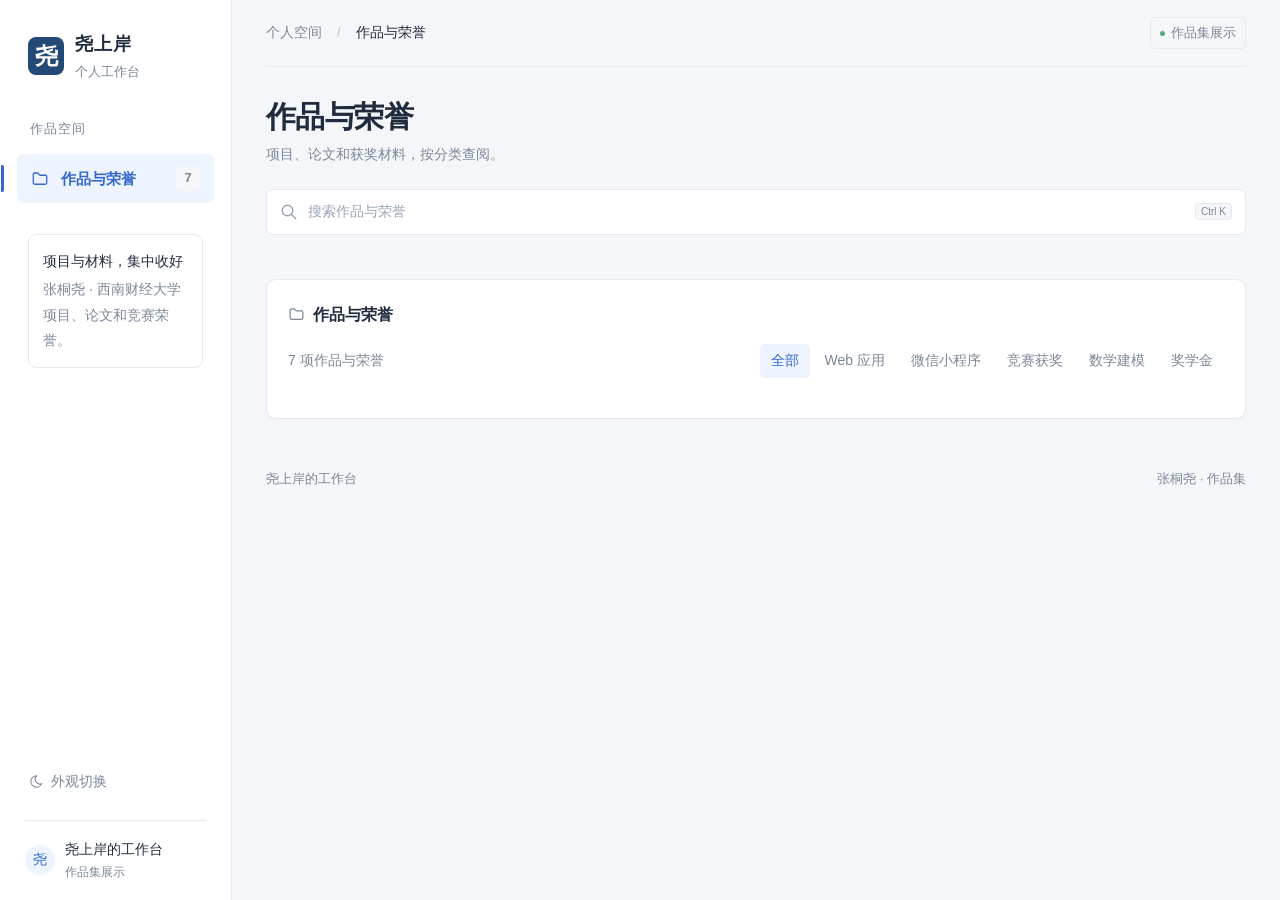
==== index.html @ 343f95a3 "Publish original workbench portfolio view" ====
<!doctype html><html lang="zh-CN"><meta charset="utf-8"><meta name="viewport" content="width=device-width,initial-scale=1"><title>尧上岸的工作台 · 作品与荣誉</title><link rel="stylesheet" href="style.css"><style>.grid{grid-template-columns:1fr}.portfolioarea{grid-column:1/-1}.workactions{flex-wrap:wrap}#showcasedescription{white-space:pre-line}.sidebar-note{line-height:1.8}</style><body data-view="portfolio"><svg class="icon-sprite" aria-hidden="true" xmlns="http://www.w3.org/2000/svg"><defs><symbol id="ti-arrow-right" viewBox="0 0 24 24">
  <path d="M5 12l14 0" />
  <path d="M13 18l6 -6" />
  <path d="M13 6l6 6" />
</symbol><symbol id="ti-arrow-up-right" viewBox="0 0 24 24">
  <path d="M17 7l-10 10" />
  <path d="M8 7l9 0l0 9" />
</symbol><symbol id="ti-bookmark" viewBox="0 0 24 24">
  <path d="M18 7v14l-6 -4l-6 4v-14a4 4 0 0 1 4 -4h4a4 4 0 0 1 4 4" />
</symbol><symbol id="ti-brand-github" viewBox="0 0 24 24">
  <path d="M9 19c-4.3 1.4 -4.3 -2.5 -6 -3m12 5v-3.5c0 -1 .1 -1.4 -.5 -2c2.8 -.3 5.5 -1.4 5.5 -6a4.6 4.6 0 0 0 -1.3 -3.2a4.2 4.2 0 0 0 -.1 -3.2s-1.1 -.3 -3.5 1.3a12.3 12.3 0 0 0 -6.2 0c-2.4 -1.6 -3.5 -1.3 -3.5 -1.3a4.2 4.2 0 0 0 -.1 3.2a4.6 4.6 0 0 0 -1.3 3.2c0 4.6 2.7 5.7 5.5 6c-.6 .6 -.6 1.2 -.5 2v3.5" />
</symbol><symbol id="ti-calendar" viewBox="0 0 24 24">
  <path d="M4 7a2 2 0 0 1 2 -2h12a2 2 0 0 1 2 2v12a2 2 0 0 1 -2 2h-12a2 2 0 0 1 -2 -2v-12" />
  <path d="M16 3v4" />
  <path d="M8 3v4" />
  <path d="M4 11h16" />
  <path d="M11 15h1" />
  <path d="M12 15v3" />
</symbol><symbol id="ti-check" viewBox="0 0 24 24">
  <path d="M5 12l5 5l10 -10" />
</symbol><symbol id="ti-checkbox" viewBox="0 0 24 24">
  <path d="M9 11l3 3l8 -8" />
  <path d="M20 12v6a2 2 0 0 1 -2 2h-12a2 2 0 0 1 -2 -2v-12a2 2 0 0 1 2 -2h9" />
</symbol><symbol id="ti-chevron-right" viewBox="0 0 24 24">
  <path d="M9 6l6 6l-6 6" />
</symbol><symbol id="ti-circle-check" viewBox="0 0 24 24">
  <path d="M3 12a9 9 0 1 0 18 0a9 9 0 1 0 -18 0" />
  <path d="M9 12l2 2l4 -4" />
</symbol><symbol id="ti-clock" viewBox="0 0 24 24">
  <path d="M3 12a9 9 0 1 0 18 0a9 9 0 0 0 -18 0" />
  <path d="M12 7v5l3 3" />
</symbol><symbol id="ti-device-desktop" viewBox="0 0 24 24">
  <path d="M3 5a1 1 0 0 1 1 -1h16a1 1 0 0 1 1 1v10a1 1 0 0 1 -1 1h-16a1 1 0 0 1 -1 -1v-10" />
  <path d="M7 20h10" />
  <path d="M9 16v4" />
  <path d="M15 16v4" />
</symbol><symbol id="ti-download" viewBox="0 0 24 24">
  <path d="M4 17v2a2 2 0 0 0 2 2h12a2 2 0 0 0 2 -2v-2" />
  <path d="M7 11l5 5l5 -5" />
  <path d="M12 4l0 12" />
</symbol><symbol id="ti-folder" viewBox="0 0 24 24">
  <path d="M5 4h4l3 3h7a2 2 0 0 1 2 2v8a2 2 0 0 1 -2 2h-14a2 2 0 0 1 -2 -2v-11a2 2 0 0 1 2 -2" />
</symbol><symbol id="ti-layout-dashboard" viewBox="0 0 24 24">
  <path d="M5 4h4a1 1 0 0 1 1 1v6a1 1 0 0 1 -1 1h-4a1 1 0 0 1 -1 -1v-6a1 1 0 0 1 1 -1" />
  <path d="M5 16h4a1 1 0 0 1 1 1v2a1 1 0 0 1 -1 1h-4a1 1 0 0 1 -1 -1v-2a1 1 0 0 1 1 -1" />
  <path d="M15 12h4a1 1 0 0 1 1 1v6a1 1 0 0 1 -1 1h-4a1 1 0 0 1 -1 -1v-6a1 1 0 0 1 1 -1" />
  <path d="M15 4h4a1 1 0 0 1 1 1v2a1 1 0 0 1 -1 1h-4a1 1 0 0 1 -1 -1v-2a1 1 0 0 1 1 -1" />
</symbol><symbol id="ti-layout-grid" viewBox="0 0 24 24">
  <path d="M4 5a1 1 0 0 1 1 -1h4a1 1 0 0 1 1 1v4a1 1 0 0 1 -1 1h-4a1 1 0 0 1 -1 -1l0 -4" />
  <path d="M14 5a1 1 0 0 1 1 -1h4a1 1 0 0 1 1 1v4a1 1 0 0 1 -1 1h-4a1 1 0 0 1 -1 -1l0 -4" />
  <path d="M4 15a1 1 0 0 1 1 -1h4a1 1 0 0 1 1 1v4a1 1 0 0 1 -1 1h-4a1 1 0 0 1 -1 -1l0 -4" />
  <path d="M14 15a1 1 0 0 1 1 -1h4a1 1 0 0 1 1 1v4a1 1 0 0 1 -1 1h-4a1 1 0 0 1 -1 -1l0 -4" />
</symbol><symbol id="ti-moon" viewBox="0 0 24 24">
  <path d="M12 3c.132 0 .263 0 .393 0a7.5 7.5 0 0 0 7.92 12.446a9 9 0 1 1 -8.313 -12.454l0 .008" />
</symbol><symbol id="ti-notes" viewBox="0 0 24 24">
  <path d="M5 5a2 2 0 0 1 2 -2h10a2 2 0 0 1 2 2v14a2 2 0 0 1 -2 2h-10a2 2 0 0 1 -2 -2l0 -14" />
  <path d="M9 7l6 0" />
  <path d="M9 11l6 0" />
  <path d="M9 15l4 0" />
</symbol><symbol id="ti-plus" viewBox="0 0 24 24">
  <path d="M12 5l0 14" />
  <path d="M5 12l14 0" />
</symbol><symbol id="ti-search" viewBox="0 0 24 24">
  <path d="M3 10a7 7 0 1 0 14 0a7 7 0 1 0 -14 0" />
  <path d="M21 21l-6 -6" />
</symbol><symbol id="ti-upload" viewBox="0 0 24 24">
  <path d="M4 17v2a2 2 0 0 0 2 2h12a2 2 0 0 0 2 -2v-2" />
  <path d="M7 9l5 -5l5 5" />
  <path d="M12 4l0 12" />
</symbol><symbol id="ti-x" viewBox="0 0 24 24">
  <path d="M18 6l-12 12" />
  <path d="M6 6l12 12" />
</symbol></defs></svg><aside><div class="brand"><span class="brandmark">尧</span><div><b>尧上岸</b><small>个人工作台</small></div></div><p class="muted">作品空间</p><nav aria-label="主导航"><button class="active" aria-current="page"><svg class="ui-icon" aria-hidden="true"><use href="#ti-folder"></use></svg><span>作品与荣誉</span><span class="navcount">7</span></button></nav><div class="sidebar-note"><b>项目与材料，集中收好</b>张桐尧 · 西南财经大学<br>项目、论文和竞赛荣誉。</div><div class="sidebottom"><button id="theme"><svg class="ui-icon" aria-hidden="true"><use href="#ti-moon"></use></svg>外观切换</button><div class="avatar"><span class="avatar-letter">尧</span><span>尧上岸的工作台<small>作品集展示</small></span></div></div></aside><main><header><span>个人空间 <i>/</i> <b>作品与荣誉</b></span><span class="private-badge">作品集展示</span></header><section class="greeting"><div><h1 id="greet">作品与荣誉</h1><p>项目、论文和获奖材料，按分类查阅。</p></div></section><form id="search" class="search"><span><svg class="ui-icon" aria-hidden="true"><use href="#ti-search"></use></svg></span><input id="query" placeholder="搜索作品与荣誉" aria-label="搜索作品与荣誉"><kbd>Ctrl K</kbd></form><div class="grid"><section class="card portfolioarea" data-section="portfolio"><div class="title"><h2><svg class="ui-icon" aria-hidden="true"><use href="#ti-folder"></use></svg>作品与荣誉</h2><div class="section-actions"></div></div><div class="portfolio-toolbar"><span id="workcount"></span><div id="workfilters" class="filters"></div></div><div id="works" class="works"></div></section></div><footer>尧上岸的工作台 <span>张桐尧 · 作品集</span></footer></main><script src="works.js"></script><script src="viewer.js"></script></body></html>
---- style.css ----
/* Layout: Tabler / shadcn-ui references. Icons: Tabler Icons (MIT). */
*{box-sizing:border-box} :root{--bg:#f4f6f9;--panel:#fff;--text:#202b3d;--muted:#7c8798;--line:#e6eaf0;--green:#3568cf;--soft:#edf3ff;--sidebar:#fff;--shadow:0 2px 4px #1c335405;--radius:10px;--accent:#3568cf}body.dark{--bg:#151b25;--panel:#1e2735;--text:#e1e8f4;--muted:#9aabc0;--line:#303d50;--green:#91b5ff;--soft:#283d60;--sidebar:#1a2230;--shadow:none;--accent:#8aaef5}body{margin:0;background:var(--bg);color:var(--text);font:16px/1.7 "Segoe UI","Microsoft YaHei",sans-serif;-webkit-font-smoothing:antialiased}button,input,textarea,select{font:inherit}button{cursor:pointer;border:1px solid transparent;background:transparent;color:inherit;padding:7px 12px;border-radius:6px;font-size:14px;display:inline-flex;align-items:center;justify-content:center;gap:7px}button:hover{background:var(--soft)}button:focus-visible,a:focus-visible{outline:2px solid var(--accent);outline-offset:3px}button:disabled{opacity:.5;cursor:wait}svg.ui-icon{height:18px;width:18px;fill:none;stroke:currentColor;stroke-width:1.7;stroke-linecap:round;stroke-linejoin:round;flex-shrink:0;vertical-align:middle}.icon-sprite{position:absolute;width:0;height:0;overflow:hidden}aside{position:fixed;inset:0 auto 0 0;width:232px;background:var(--sidebar);border-right:1px solid var(--line);padding:29px 17px 18px;display:flex;flex-direction:column;z-index:10}.brand{display:flex;align-items:center;gap:11px;margin:0 11px 35px}.brandmark{background:#244976;color:#fff;width:36px;height:38px;border-radius:8px;display:grid;place-items:center;font-family:"Microsoft YaHei",sans-serif;font-size:23px;font-weight:600}.brand b{font-size:18px;letter-spacing:1px}.brand small{font-size:13px;color:var(--muted);display:block;margin-top:1px}.muted{text-transform:uppercase;font-size:13px;letter-spacing:1px;color:var(--muted);margin:0 13px 11px}nav button{width:100%;justify-content:flex-start;padding:11px 13px;margin:3px 0;color:#6b788d;font-size:15px;gap:12px;position:relative}nav button.active{background:var(--soft);color:var(--accent);font-weight:600}nav button.active:before{content:'';position:absolute;left:-17px;top:10px;bottom:10px;background:var(--accent);width:3px;border-radius:0 2px 2px 0}nav button svg{color:#8794a7}nav button.active svg{color:var(--accent)}.navcount{margin-left:auto;font-size:13px;background:var(--bg);color:var(--muted);border-radius:4px;padding:1px 6px;min-width:21px}.sidebar-note{margin:28px 11px 0;padding:14px;border:1px solid var(--line);border-radius:8px;font-size:14px;color:var(--muted);line-height:1.8}.sidebar-note b{display:block;font-size:14px;color:var(--text);font-weight:500;margin-bottom:3px}.sidebottom{margin-top:auto;padding-top:24px}.local{font-size:13px;color:var(--muted);padding:10px 11px;line-height:1.6}.local small{display:block}.sidebottom>button{justify-content:flex-start;color:var(--muted);display:flex;width:100%;padding:8px 11px;font-size:14px}.sidebottom>button svg{width:15px;height:15px}.avatar{display:flex;align-items:center;gap:10px;margin:17px 8px 0;padding-top:17px;border-top:1px solid var(--line)}.avatar-letter{width:30px;height:30px;border-radius:50%;display:grid;place-items:center;background:var(--soft);color:var(--accent);font-size:14px}.avatar>span:last-child{font-size:14px;font-weight:500}.avatar small{display:block;color:var(--muted);font-weight:400;font-size:12px}main{margin-left:232px;padding:0 34px;max-width:1720px}header{height:67px;border-bottom:1px solid var(--line);display:flex;align-items:center;justify-content:space-between;color:var(--muted);font-size:14px;gap:12px}header i{font-style:normal;margin:0 11px;color:#bdc5d0}header b{font-weight:500;color:var(--text)}.header-right{display:flex;align-items:center;gap:17px}.private-badge{display:inline-flex;gap:6px;align-items:center;padding:4px 9px;border:1px solid var(--line);border-radius:5px;font-size:13px}.private-badge:before{content:'';width:5px;height:5px;background:#54a87a;border-radius:50%}.greeting{display:flex;align-items:center;justify-content:space-between;padding:29px 0 22px;gap:20px}h1{font-size:30px;font-weight:650;letter-spacing:-.6px;line-height:1.4;margin:0 0 5px}.greeting p{font-size:14px;color:var(--muted);margin:0}.primary{background:#3568cf;border-color:#3568cf;color:#fff;padding:9px 15px;box-shadow:0 1px 2px #23498220;font-size:14px}.primary:hover{background:#2858b4;border-color:#2858b4;color:white}.primary svg{width:15px;height:15px}.search{max-width:none;display:flex;align-items:center;gap:10px;border:1px solid var(--line);border-radius:7px;background:var(--panel);padding:9px 13px}.search>span{color:#93a0b2;display:flex}.search input{border:0;background:none;padding:1px 0;font-size:14px;outline:none;flex:1;min-width:0}.search:focus-within{border-color:#91afe2;box-shadow:0 0 0 3px #3568cf0b}.search kbd{color:var(--muted);border:1px solid var(--line);background:var(--bg);border-radius:4px;font:10px "Segoe UI",sans-serif;padding:2px 5px;white-space:nowrap}input,textarea,select{width:100%;border:1px solid var(--line);border-radius:6px;background:var(--panel);color:var(--text);padding:10px;outline-color:var(--accent)}.stats{display:grid;grid-template-columns:repeat(4,minmax(0,1fr));gap:16px;margin:21px 0 23px}.stats article{position:relative;border:1px solid var(--line);border-radius:var(--radius);background:var(--panel);padding:17px 18px;box-shadow:var(--shadow)}.stats article>span{font-size:14px;color:var(--muted);display:block}.stats b{font-size:32px;font-weight:600;line-height:1.4;margin:5px 0 1px;display:block;font-variant-numeric:tabular-nums;letter-spacing:-1px}.stats em{font-size:13px;color:var(--muted);font-style:normal;letter-spacing:0;margin-left:5px}.stat-icon{position:absolute;right:16px;top:19px;color:#6b8cc7;background:#edf3ff;width:32px;height:32px;display:grid;place-items:center;border-radius:7px}.stats article:nth-child(2) .stat-icon{background:#edf7f2;color:#70a88a}.stats article:nth-child(3) .stat-icon{background:#fbf4e8;color:#b49a6e}.stats article:nth-child(4) .stat-icon{background:#f0f0f7;color:#8e89ae}.dark .stat-icon{background:var(--soft)!important}.stats article>small{font-size:12px;color:var(--muted)}.grid{display:grid;grid-template-columns:minmax(0,1fr) 272px;gap:22px;grid-template-areas:'tasks focus' 'links calendar' 'portfolio portfolio' 'notes notes'}.card{border:1px solid var(--line);background:var(--panel);border-radius:var(--radius);padding:21px;box-shadow:var(--shadow);min-width:0}.tasksarea{grid-area:tasks}.focus{grid-area:focus}.linksarea{grid-area:links}.calendar{grid-area:calendar}.portfolioarea{grid-area:portfolio}.notesarea{grid-area:notes}.title{display:flex;align-items:center;justify-content:space-between;gap:12px}.title h2{font-size:16px;margin:0;font-weight:600;display:flex;align-items:center;gap:8px}.title h2 svg{color:var(--muted);width:17px;height:17px}.title h2 small{color:var(--muted);font-size:13px;font-weight:400;margin-left:4px}.title>button{font-size:13px;color:var(--accent);padding:4px 8px;border:1px solid var(--line);background:var(--panel)}.title button svg{width:13px;height:13px}.section-actions{display:flex;gap:7px;align-items:center}.section-actions button{font-size:14px;color:var(--accent)}.section-actions #addwork{border:1px solid var(--line)}.board{display:grid;grid-template-columns:repeat(3,minmax(0,1fr));gap:12px;margin-top:21px}.column{background:var(--bg);padding:12px 9px;border-radius:7px;min-height:195px}.column h3{font-size:13px;color:var(--muted);font-weight:500;margin:0 3px 13px;display:flex;align-items:center;justify-content:space-between}.column h3 .status-name{display:flex;align-items:center;gap:6px}.status-dot{width:5px;height:5px;border-radius:50%;background:#a5adba}.column:nth-child(2) .status-dot{background:#d1aa66}.column:nth-child(3) .status-dot{background:#72ac89}.column h3 .column-count{font-size:12px;background:var(--panel);border:1px solid var(--line);min-width:18px;text-align:center;border-radius:4px}.task{position:relative;background:var(--panel);border:1px solid var(--line);border-radius:6px;padding:14px 11px 12px;margin:8px 0;box-shadow:0 1px 2px #23395603}.task p{font-size:14px;line-height:1.7;margin:0 8px 17px 0;overflow-wrap:anywhere}.tag{color:#7e8ca2;font-size:12px;background:var(--soft);border-radius:4px;padding:3px 6px}.move{float:right;padding:0 2px;color:var(--muted)}.move svg{width:14px;height:14px}.delete{position:absolute;right:3px;top:3px;padding:0 4px;color:#a5afbd;font-size:15px;opacity:0;min-height:18px}.task:hover .delete,.link:hover .delete,.note:hover .delete,.task:focus-within .delete,.link:focus-within .delete{opacity:1}.empty{color:var(--muted);font-size:14px;padding:15px 4px}.focus{text-align:center}.focus .title{text-align:left}.focus p{font-size:14px;color:var(--muted);margin:24px 0 2px}#timer{font-size:46px;font-weight:350;letter-spacing:1px;line-height:1.5;font-variant-numeric:tabular-nums;margin-bottom:14px}.timerchoices{display:flex;justify-content:center;background:var(--bg);border:1px solid var(--line);border-radius:6px;padding:3px;margin:0 auto 20px;max-width:205px;gap:3px}.timerchoices button{color:var(--muted);font-size:12px;padding:4px 7px;flex:1;white-space:nowrap}.timerchoices button.selected{background:var(--panel);color:var(--text);box-shadow:0 1px 3px #2339560d}.focus>small{display:block;color:var(--muted);font-size:13px;margin-top:17px}.focus>button{font-size:14px}.focus #start{padding:8px 22px}.filters{display:flex;gap:4px;flex-wrap:wrap;margin:18px 0 15px}.filters button{color:var(--muted);font-size:14px;padding:4px 10px;border-radius:5px}.filters .active{background:var(--soft);color:var(--accent);font-weight:500}.links{display:grid;grid-template-columns:repeat(3,minmax(0,1fr));gap:10px}.link{position:relative;min-width:0;background:var(--panel);border:1px solid var(--line);border-radius:7px;padding:13px 11px}.link:hover{border-color:#b7c9e4;background:var(--bg)}.link a{min-width:0}.icon{width:33px;height:33px;flex-shrink:0;background:var(--bg);border:1px solid var(--line);color:#5e748d;display:grid;place-items:center;border-radius:7px;font-size:14px}.link b{font-size:14px;font-weight:500;overflow-wrap:anywhere}.link small{display:block;color:var(--muted);font-size:12px;margin-top:2px}.days{display:grid;grid-template-columns:repeat(7,1fr);text-align:center;gap:4px;margin-top:20px;font-size:14px}.days span{padding:5px 0}.days .weekday{font-size:13px;color:var(--muted)}.days .today{background:#3568cf;color:white;border-radius:5px}.calendar .title h2{font-size:15px}.calendar .title button{padding:0 5px;color:var(--muted);font-size:18px}.calcaption{font-size:13px;color:var(--muted);border-top:1px solid var(--line);margin:14px 0 0;padding-top:12px}.portfolio-toolbar{display:flex;justify-content:space-between;align-items:center;gap:15px;margin:16px 0 19px}.portfolio-toolbar>span{color:var(--muted);font-size:14px;white-space:nowrap}.portfolio-toolbar .filters{margin:0}.works{display:grid;grid-template-columns:repeat(3,minmax(0,1fr));gap:18px;align-items:stretch}.work{display:flex;flex-direction:column;border:1px solid var(--line);border-radius:8px;overflow:hidden;background:var(--panel);transition:box-shadow .16s,border-color .16s}.work:hover{border-color:#bdcce3;box-shadow:0 4px 14px #24395b08}.workcover{height:auto;aspect-ratio:16/10;position:relative;display:grid;place-items:center;background:#f2f4f5;border-bottom:1px solid var(--line);overflow:hidden}.workcover img{display:block;width:100%;height:100%;object-fit:contain;padding:10px}.dark .workcover{background:#283343}.workstatus{position:absolute;bottom:9px;right:9px;font-size:11px;padding:3px 6px;border:1px solid #dbe2e9;background:#ffffffeb;color:#67748a;border-radius:4px}.coverglyph{font-size:40px;color:#bbc7d6}.workbody{padding:17px;display:flex;flex-direction:column;flex:1}.workcategory{font-size:12px;color:var(--accent);font-weight:500;letter-spacing:.3px}.workbody h3{font-size:16px;line-height:1.6;margin:6px 0 8px;font-weight:600;min-height:44px}.workbody p{font-size:14px;color:var(--muted);line-height:1.9;margin:0 0 17px;display:-webkit-box;-webkit-line-clamp:3;-webkit-box-orient:vertical;overflow:hidden;white-space:pre-wrap}.workactions{display:flex;gap:13px;align-items:center;border-top:1px solid var(--line);margin-top:auto;padding-top:12px}.workactions a,.workactions button{padding:0;color:var(--muted);font-size:13px;text-decoration:none}.workactions a{color:var(--accent);margin-left:auto}.workactions button:last-child{font-size:12px}.workactions a:hover,.workactions button:hover{color:var(--accent)}.portfolio-empty{grid-column:1/-1;padding:35px 16px;display:flex;gap:24px;align-items:center}.portfolio-empty h3{font-size:16px;font-weight:500;margin:0 0 8px}.portfolio-empty p{color:var(--muted);font-size:14px}.portfolio-empty small{display:none}.empty-file{height:65px;width:50px;border:1px solid #bdc9d7;border-radius:4px;flex-shrink:0;padding:16px 9px;background:var(--bg)}.empty-file span{display:block;border-top:1px solid #bdc9d7;margin:7px 0}.notes{display:grid;grid-template-columns:repeat(3,minmax(0,1fr));gap:18px;margin-top:21px}.note{position:relative;cursor:pointer;border:1px solid var(--line);border-top:3px solid #d9c7a1;border-radius:6px;padding:15px;background:var(--panel)}.note h3{font-size:14px;font-weight:500;margin:0 0 9px}.note p{font-size:14px;line-height:1.9;color:var(--muted);white-space:pre-wrap;max-height:120px;overflow:auto}.note small{font-size:12px;color:var(--muted)}footer{display:flex;justify-content:space-between;font-size:13px;color:var(--muted);padding:27px 0}.single .stats{display:none}.single .grid{display:block;margin-top:24px}.single .card{display:none}.single .card.selected{display:block}.single .portfolioarea .works{grid-template-columns:repeat(3,minmax(0,1fr))}.single .portfolioarea{padding:24px}.single .portfolioarea>.title{padding-bottom:17px;border-bottom:1px solid var(--line)}dialog{border:1px solid var(--line);border-radius:12px;background:var(--panel);color:var(--text);width:500px;max-height:90vh;overflow:auto;padding:27px;box-shadow:0 20px 80px #12233f25}dialog::backdrop{background:#18274066}label{display:block;font-size:14px;margin:18px 0 6px}textarea{resize:vertical;min-height:140px}.error{color:#ad514b;font-size:14px}.coverpreview{font-size:14px;color:var(--muted)}.coverpreview img{width:100%;max-height:160px;object-fit:contain;margin-top:10px}#toast{display:none;position:fixed;left:50%;bottom:25px;transform:translateX(-50%);z-index:30;border:1px solid var(--line);background:var(--text);color:var(--panel);padding:11px 20px;border-radius:7px;box-shadow:0 4px 20px #18283a1a;font-size:14px}.moreworks{display:none}.moreworks.visible{display:inline-flex}@media(min-width:1500px){main{padding:0 50px}.grid{grid-template-columns:minmax(0,1fr) 300px}.card{padding:24px}.workcover{aspect-ratio:16/9}}@media(max-width:1190px){aside{width:205px;padding-left:13px;padding-right:13px}.brand{margin-left:8px}main{margin-left:205px;padding:0 25px}.grid{grid-template-columns:minmax(0,1fr) 245px;gap:18px}.card{padding:18px}.stats{gap:12px}.stats article{padding:15px}.stat-icon{right:12px;width:28px;height:28px}.stats article>small{font-size:11px}.links{grid-template-columns:repeat(2,minmax(0,1fr))}.works,.single .portfolioarea .works{grid-template-columns:repeat(2,minmax(0,1fr))}.sidebar-note{padding:12px;margin-left:8px;margin-right:8px}.board{gap:8px}.column{padding:10px 7px}.task{padding:13px 8px}.task p{font-size:14px}}@media(max-width:960px){.grid{grid-template-columns:minmax(0,1fr);grid-template-areas:'tasks' 'links' 'portfolio' 'notes' 'focus' 'calendar'}.focus{max-width:none}.stats{grid-template-columns:repeat(2,minmax(0,1fr))}.stats article>small{font-size:12px}.notes{grid-template-columns:repeat(2,minmax(0,1fr))}.header-right .private-badge{display:none}.portfolio-toolbar{flex-direction:column;align-items:flex-start;gap:11px}}@media(max-width:760px){aside{position:static;width:auto;padding:19px 20px 12px;border-right:0;border-bottom:1px solid var(--line)}.brand{margin:0 0 14px}.brandmark{width:31px;height:32px;font-size:18px}.brand b{font-size:17px}.brand small{display:none}.muted,.sidebar-note,.sidebottom{display:none}nav{display:flex;gap:4px;overflow-x:auto;scrollbar-width:none}nav button{width:auto;white-space:nowrap;margin:0;font-size:14px;padding:8px 10px;gap:6px}nav button svg{width:15px;height:15px}nav .navcount{display:none}nav button.active:before{display:none}main{margin:0;padding:0 20px}header{height:52px;font-size:13px}.header-right{gap:0}#date{font-size:12px}.greeting{padding:24px 0 19px}h1{font-size:28px}.greeting p{font-size:14px}.greeting .primary{padding:8px 12px;font-size:14px}.search{padding:10px 12px}.search input{font-size:14px}.search kbd{display:none}.stats{margin:18px 0 21px;gap:12px}.stats article{padding:15px 17px}.stats b{font-size:30px}.stat-icon{top:16px;right:15px}.stats article>small{font-size:12px}.card{padding:18px}.title h2{font-size:15px}.title h2 small{font-size:12px}.title h2 svg{width:15px;height:15px}.title>button{font-size:13px}.board{gap:10px;margin-top:18px}.column{padding:11px 8px;min-height:170px}.column h3{font-size:13px}.task{padding:13px 9px}.task p{font-size:14px;margin-bottom:15px}.delete{opacity:.6}.links{grid-template-columns:repeat(3,minmax(0,1fr));gap:9px}.link{padding:12px 9px}.link b{font-size:14px}.icon{width:29px;height:29px;font-size:14px}.works,.single .portfolioarea .works{grid-template-columns:repeat(2,minmax(0,1fr));gap:14px}.workbody{padding:14px}.workbody h3{font-size:14px;min-height:38px}.workbody p{font-size:13px;-webkit-line-clamp:3}.workcover{aspect-ratio:16/11}.workcover img{padding:6px}.workactions{gap:9px;flex-wrap:wrap}.workactions a,.workactions button{font-size:12px}.workstatus{font-size:10px;padding:2px 4px;bottom:5px;right:5px}.notes{grid-template-columns:repeat(2,minmax(0,1fr))}.section-actions button{font-size:13px;padding:5px 7px}.single .portfolioarea{padding:18px}dialog{width:calc(100% - 30px);padding:22px}footer{font-size:12px}.single .grid{margin-top:20px}}@media(max-width:480px){main{padding:0 14px}.board{grid-template-columns:1fr}.column{min-height:70px}.works,.single .portfolioarea .works{grid-template-columns:1fr}.notes{grid-template-columns:1fr}.links{grid-template-columns:repeat(2,minmax(0,1fr))}.greeting p{max-width:210px}.stats article>small{font-size:11px}.title h2 small{display:none}.workbody h3{min-height:0}.workcover{aspect-ratio:16/10}.brand{margin-bottom:12px}aside{padding:15px 14px 11px}nav button{font-size:13px;padding:7px 8px}nav button svg{width:14px;height:14px}}
@media(prefers-reduced-motion:reduce){*{scroll-behavior:auto!important;transition:none!important}}
.greeting>.primary{flex-shrink:0;white-space:nowrap}.search input::placeholder{color:#98a3b3}nav button{flex-shrink:0}.workstatus{max-width:calc(100% - 18px);overflow:hidden;text-overflow:ellipsis;white-space:nowrap}
.workcover img{position:absolute;inset:0;min-width:0;min-height:0}.column .empty{text-align:center;padding-top:28px;color:#a0aaba}.workactions button:hover,.workactions a:hover{text-decoration:underline}
/* Project screenshots and material viewer. */
.project-shots{padding:12px 13px 0;border-bottom:0}.shots-caption{display:flex;align-items:center;justify-content:space-between;margin-bottom:8px;font-size:13px;color:var(--muted);gap:7px}.shots-caption button{font-size:12px;padding:0;color:var(--accent)}.shot-thumbnails{display:grid;grid-template-columns:repeat(3,minmax(0,1fr));gap:7px}.shot-thumbnails button{display:block;min-width:0;padding:0;background:var(--bg);border:1px solid var(--line);border-radius:4px;overflow:hidden;text-align:left}.shot-thumbnails button:hover{border-color:var(--accent)}.shot-thumbnails img{width:100%;height:68px;display:block;object-fit:contain;background:#eff2f5;padding:3px}.shot-thumbnails span{display:block;white-space:nowrap;overflow:hidden;text-overflow:ellipsis;padding:4px 5px;font-size:11px;color:var(--muted)}.shot-disclosure{display:block;font-size:11px;color:#a18d67;margin:7px 0 0;line-height:1.6}#shotviewer{width:min(1060px,95vw);max-height:94vh;padding:22px}#shotviewer .title{margin-bottom:15px}#shotviewer h2{font-size:16px;line-height:1.6}.shot-stage{height:64vh;min-height:210px;background:var(--bg);border:1px solid var(--line);border-radius:6px;display:grid;place-items:center;padding:12px}.shot-stage img{width:100%;height:100%;max-height:calc(64vh - 26px);object-fit:contain}#shotdescription{color:var(--muted);font-size:14px;line-height:1.8;margin:12px 0}.shot-controls{display:flex;align-items:center;justify-content:center;gap:18px;font-size:14px}.shot-controls a{font-size:14px;color:var(--accent);margin-left:auto;text-decoration:none}.shot-controls span{color:var(--muted)}.gallery-editor{border-top:1px solid var(--line);margin-top:18px;padding-top:4px}.gallery-editor>small{font-size:13px;color:var(--muted);display:block;margin:8px 0}#gallerydraft{display:grid;grid-template-columns:repeat(3,minmax(0,1fr));gap:9px;margin-top:12px}.draft-shot{border:1px solid var(--line);border-radius:5px;padding:5px;min-width:0}.draft-shot img{height:68px;width:100%;object-fit:contain;background:var(--bg)}.draft-shot span{display:block;font-size:12px;white-space:nowrap;overflow:hidden;text-overflow:ellipsis}.draft-shot button{font-size:12px;color:#b56666;padding:2px 0}@media(max-width:480px){#shotviewer{padding:16px}.shot-controls{gap:7px;flex-wrap:wrap}.shot-controls button{font-size:13px;padding:5px 7px}.shot-controls a{font-size:13px}.shot-thumbnails img{height:78px}.shot-stage{height:57vh}.shot-stage img{max-height:calc(57vh - 26px)}}


/* Larger reading text, with room for longer labels. */
.workbody h3{min-height:52px}.workbody p,.note p{line-height:1.85}.shots-caption{flex-wrap:wrap}.shot-controls{flex-wrap:wrap}.title{flex-wrap:wrap}.title h2{flex-wrap:wrap}.search input{min-height:24px}.navcount{min-width:24px}.column-count{padding:0 3px}.draft-shot span{line-height:1.6}
.custom-timer{margin:0 auto 18px;max-width:230px;text-align:left}.custom-timer label{font-size:13px;margin:0 0 7px;color:var(--muted)}.custom-timer>div{display:flex;align-items:center;gap:7px}.custom-timer input{width:77px;min-width:0;padding:6px 8px;font-size:15px}.custom-timer>div>span{font-size:12px;color:var(--muted)}.custom-timer button{font-size:12px;border:1px solid var(--line);padding:6px 12px;margin-left:auto;white-space:nowrap}.custom-timer small{font-size:11px;line-height:1.7;color:var(--muted);display:block;margin-top:7px}.focus .timerchoices{max-width:230px}
.work-open-cover{width:100%;border:0;border-bottom:1px solid var(--line);border-radius:0;padding:0;cursor:pointer}.work-open-cover:hover{background:var(--bg)}.cover-open-label{position:absolute;left:10px;top:10px;background:#ffffffed;border:1px solid #d5dfe9;border-radius:5px;padding:5px 8px;color:#3568cf;font-size:12px;opacity:0}.work-open-cover:hover .cover-open-label,.work-open-cover:focus-visible .cover-open-label{opacity:1}.work-title-link{display:inline;text-align:left;padding:0;border:0;border-radius:0;font-size:inherit;line-height:inherit;font-weight:inherit;color:inherit}.work-title-link:hover{background:none;color:var(--accent);text-decoration:underline}.workactions{flex-wrap:wrap;gap:10px}.workactions .work-main-open{color:var(--accent);font-weight:500}.work[data-project-id]{cursor:pointer}.work p{cursor:pointer}#workshowcase{width:min(1180px,96vw);max-height:94vh;padding:26px}#workshowcase>.title{padding-bottom:18px;border-bottom:1px solid var(--line);margin-bottom:22px}#showcasetitle{font-size:20px;line-height:1.6}.showcase-grid{display:grid;grid-template-columns:minmax(0,1.3fr) minmax(280px,1fr);gap:28px}.showcase-hero{width:100%;height:370px;background:var(--bg);border:1px solid var(--line);border-radius:8px;padding:14px;display:grid;place-items:center;position:relative}.showcase-hero img{width:100%;height:100%;max-height:340px;object-fit:contain}.showcase-hero>span{position:absolute;right:12px;bottom:10px;font-size:12px;background:var(--panel);color:var(--muted);padding:3px 7px;border-radius:4px}.showcase-thumbs{display:grid;grid-template-columns:repeat(3,minmax(0,1fr));gap:10px;margin-top:15px}.showcase-thumbs button{display:block;padding:6px;border:1px solid var(--line);background:var(--bg);min-width:0}.showcase-thumbs img{height:96px;width:100%;object-fit:contain;display:block}.showcase-thumbs span{display:block;white-space:nowrap;text-overflow:ellipsis;overflow:hidden;font-size:11px;color:var(--muted);margin-top:5px}#showcaseimagehint{color:var(--muted);font-size:12px;line-height:1.8}#showcasecategory{color:var(--accent);font-size:13px}.showcase-info h3{font-size:16px;font-weight:600;margin:18px 0 9px}#showcasedescription{font-size:14px;line-height:1.95;white-space:pre-wrap;color:var(--text);margin:0}.showcase-materials{margin:20px 0}.showcase-material-link,#runtimelink{font-size:14px;color:var(--accent);text-decoration:none}#showcaseruntime{border-top:1px solid var(--line);padding-top:6px}#showcaseruntime p{font-size:13px;line-height:1.9;color:var(--muted)}#runtimefeedback{color:var(--text)!important}#showcaseruntime code{display:block;overflow-wrap:anywhere;padding:10px;background:var(--bg);font-size:12px}#showcaseruntime details{margin-top:14px;color:var(--muted);font-size:12px}#showcaseruntime summary{cursor:pointer}#showcaseruntime details button{font-size:12px;color:var(--accent)}@media(max-width:850px){.showcase-grid{grid-template-columns:1fr}.showcase-hero{height:300px}.showcase-hero img{max-height:270px}#workshowcase{padding:20px}#showcasetitle{font-size:18px}}@media(max-width:480px){.showcase-thumbs{gap:7px}.showcase-thumbs img{height:74px}.showcase-thumbs span{font-size:10px}.showcase-hero{height:260px}.showcase-hero img{max-height:230px}#workshowcase{padding:16px}#showcasedescription{font-size:14px}.cover-open-label{opacity:1;font-size:10px;padding:3px 6px}}

.header-right{flex-wrap:wrap;justify-content:flex-end}.refresh-control{display:inline-flex;align-items:center;gap:6px;white-space:nowrap;font-size:14px}.refresh-control input{width:16px;height:16px;accent-color:var(--accent,#497b68)}#refreshstatus{font-size:12px;color:var(--muted);white-space:nowrap}#refreshnow{font-size:14px;padding:6px 10px}
.desktop-timer-controls{display:grid;gap:10px;margin:14px 0 5px}.desktop-timer-controls label{display:flex;align-items:center;gap:7px;font-size:13px;line-height:1.6}.desktop-timer-controls input{width:15px;height:15px;flex-shrink:0}.desktop-timer-controls button{font-size:14px}#desktopstatus{display:block;color:var(--muted);font-size:12px;line-height:1.6}

[hidden]{display:none!important}.ai-workspace{max-width:1050px;margin:0 auto 30px}.ai-toolbar{display:flex;align-items:center;justify-content:space-between;gap:20px;padding:8px 0 24px;border-bottom:1px solid var(--line)}.ai-eyebrow{font-size:12px;color:var(--muted)}.ai-toolbar h2{font-size:22px;margin:3px 0 6px}.ai-toolbar>div:last-child{display:flex;gap:8px}#aibadge{font-size:13px;color:var(--muted)}.ai-welcome{text-align:center;padding:50px 15px 38px}.ai-mark{display:inline-grid;place-items:center;width:46px;height:46px;border:1px solid var(--line);border-radius:13px;font-size:27px;color:var(--accent);background:var(--panel);font-weight:650}.ai-welcome h3{font-size:24px;margin:15px 0 8px}.ai-welcome p{color:var(--muted);font-size:14px}.ai-starters{display:flex;flex-wrap:wrap;gap:9px;justify-content:center;margin-top:22px}.ai-starters button{background:var(--panel);border-color:var(--line);padding:10px 15px}.ai-message{padding:20px 22px;margin:18px 0;border-radius:10px;background:var(--panel);border:1px solid var(--line)}.ai-message.user{margin-left:7%;background:var(--soft);border-color:transparent}.ai-message-head{display:flex;align-items:center;justify-content:space-between;font-size:14px}.ai-message-head button{font-size:12px;color:var(--muted);padding:3px 8px}.ai-message-content{white-space:pre-wrap;overflow-wrap:anywhere;font-size:16px;line-height:1.9;margin-top:10px}.ai-waiting{padding:12px;color:var(--muted)}#aicomposer{background:var(--panel);border:1px solid var(--line);border-radius:12px;padding:15px;margin-top:22px}#aiprompt{width:100%;resize:vertical;min-height:110px;max-height:400px;background:transparent;border:0;outline:none;color:var(--text);font-size:16px;line-height:1.7;padding:4px}.ai-composer-footer{display:flex;align-items:center;justify-content:flex-end;gap:10px;margin-top:8px}.ai-composer-footer small{margin-right:auto;font-size:12px;color:var(--muted)}#aichatstatus{font-size:13px;min-height:22px;color:var(--muted)}#aisettings{max-width:570px;width:calc(100% - 36px)}#aiconfigform{display:grid;gap:11px}#aiconfigform label:not(.ai-check){margin:5px 0 0}#aiconfigform input:not([type=checkbox]){width:100%;padding:10px;border:1px solid var(--line);border-radius:6px;background:var(--bg);color:var(--text)}#aiconfigform a{font-size:13px;color:var(--accent)}.ai-check{display:flex;align-items:center;gap:8px;font-size:14px}.ai-check input{width:16px;height:16px}.muted-copy,#aiconfigform small{color:var(--muted);font-size:13px;line-height:1.7;margin:0}.ai-settings-actions{display:flex;flex-wrap:wrap;gap:8px}#aiconfigstatus{font-size:14px;color:var(--accent);overflow-wrap:anywhere;min-height:23px;margin:0}.sr-only{position:absolute;width:1px;height:1px;padding:0;margin:-1px;overflow:hidden;clip:rect(0,0,0,0);white-space:nowrap;border:0}@media(max-width:760px){.ai-toolbar{align-items:flex-start}.ai-toolbar h2{font-size:19px}.ai-toolbar>div:last-child{flex-direction:column;flex-shrink:0}.ai-composer-footer{flex-wrap:wrap}.ai-composer-footer small{width:100%;margin-bottom:6px}.ai-message.user{margin-left:0}.ai-welcome{padding:35px 0}.ai-message{padding:15px}}

.file-mode-bar{display:flex;align-items:center;gap:15px;flex-wrap:wrap;margin:18px 0;padding:12px 14px;border:1px solid var(--line);border-radius:9px;background:var(--panel)}.file-mode-bar>span{color:var(--muted);font-size:13px}.file-mode-bar>button{margin-left:auto;border:1px solid var(--line)}#fileworkarea{background:var(--panel);border:1px solid var(--line);border-radius:10px;padding:18px;margin-bottom:18px}.file-root-row{display:flex;align-items:center;justify-content:space-between;gap:12px;font-size:14px;overflow-wrap:anywhere}.file-help{font-size:13px;color:var(--muted);line-height:1.8}#filebrowserdetails>summary{cursor:pointer;font-size:14px;padding:6px 0}.file-browser{padding-top:10px}#filebrowseform{display:flex;align-items:center;gap:8px;flex-wrap:wrap}#filebrowsepath{flex:1;min-width:100px;background:var(--bg);color:var(--text);border:1px solid var(--line);border-radius:5px;padding:7px}#fileentries{display:flex;flex-wrap:wrap;gap:7px;margin:12px 0;max-height:180px;overflow:auto}.file-entry{border:1px solid var(--line);font-size:13px}#filepreview{max-height:280px;overflow:auto;white-space:pre-wrap;overflow-wrap:anywhere;background:var(--bg);padding:12px;font-size:13px}.file-proposal{border:1px solid var(--line);border-radius:8px;padding:15px;margin:10px 0;overflow-wrap:anywhere}.file-proposal p{font-size:14px;color:var(--muted)}.file-proposal button{margin-right:8px}#filegrantdialog{max-width:620px;width:calc(100% - 32px)}#filegrantform{display:grid;gap:15px}.file-path-input{display:flex;gap:8px}.file-path-input input{min-width:0;flex:1;padding:10px;background:var(--bg);color:var(--text);border:1px solid var(--line);border-radius:6px}.file-path-input button{border:1px solid var(--line)}#filegrantstatus,#filereviewstatus{font-size:14px;color:var(--accent);min-height:22px}#filereviewdialog{width:calc(100% - 50px);max-width:1150px}#filereviewpath{font-weight:600;overflow-wrap:anywhere}#filereviewreason{font-size:14px;color:var(--muted)}.file-diff-columns{display:grid;grid-template-columns:1fr 1fr;gap:15px}.file-diff-columns section{min-width:0}.file-diff-columns h3{font-size:14px}.file-diff-columns pre{padding:15px;border:1px solid var(--line);border-radius:7px;max-height:50vh;min-height:130px;overflow:auto;white-space:pre-wrap;overflow-wrap:anywhere;font-size:13px;line-height:1.8}.file-diff-columns section:first-child pre{background:#d77b7210}.file-diff-columns section:last-child pre{background:#5b9d7912}#fileactivity{font-size:13px;overflow-wrap:anywhere;color:var(--muted)}.file-activity{margin-top:12px}.file-activity>summary{cursor:pointer}.file-activity>div{padding:4px 0 4px 8px}@media(max-width:760px){.file-diff-columns{grid-template-columns:1fr}.file-mode-bar{gap:8px}.file-mode-bar>button{margin-left:0}.file-root-row{align-items:flex-start}.file-path-input{flex-wrap:wrap}.file-path-input input{flex-basis:100%}}

.file-backup-row{display:flex;align-items:center;justify-content:space-between;gap:10px;font-size:13px;padding:7px 0;border-bottom:1px solid var(--line);overflow-wrap:anywhere}#filebackupdetails{font-size:13px;margin-top:14px;color:var(--muted)}#filebackupdetails>summary{cursor:pointer}

.ai-history-panel{margin:16px 0 20px;padding:16px;border:1px solid var(--line);border-radius:10px;background:var(--panel)}.ai-history-heading{display:flex;justify-content:space-between;gap:12px;margin-bottom:12px}.ai-history-heading span{color:var(--muted);font-size:13px}#aisessions{display:flex;gap:8px;overflow-x:auto;max-height:170px;padding-bottom:8px}.ai-session-item{display:block;flex:0 0 190px;text-align:left;padding:10px 12px;border:1px solid var(--line);border-radius:7px;min-width:0}.ai-session-item b{display:block;white-space:nowrap;overflow:hidden;text-overflow:ellipsis;font-size:14px}.ai-session-item small{display:block;color:var(--muted);margin-top:6px;font-size:12px}.ai-session-item.selected{border-color:var(--accent);background:var(--soft)}.ai-current-session{display:flex;align-items:center;gap:12px;border-top:1px solid var(--line);margin-top:8px;padding-top:12px}.ai-current-session b{overflow-wrap:anywhere}.ai-current-session button{margin-left:auto;flex-shrink:0;font-size:13px}#airenamedialog{width:min(440px,calc(100% - 32px))}#airenameform{display:grid;gap:16px}#airenametext{width:100%;padding:12px;background:var(--bg);color:var(--text);border:1px solid var(--line);border-radius:6px}#airenameform>div{display:flex;justify-content:flex-end;gap:8px}

#aiusagemode{width:100%;padding:10px;border:1px solid var(--line);border-radius:6px;background:var(--bg);color:var(--text);font:inherit}
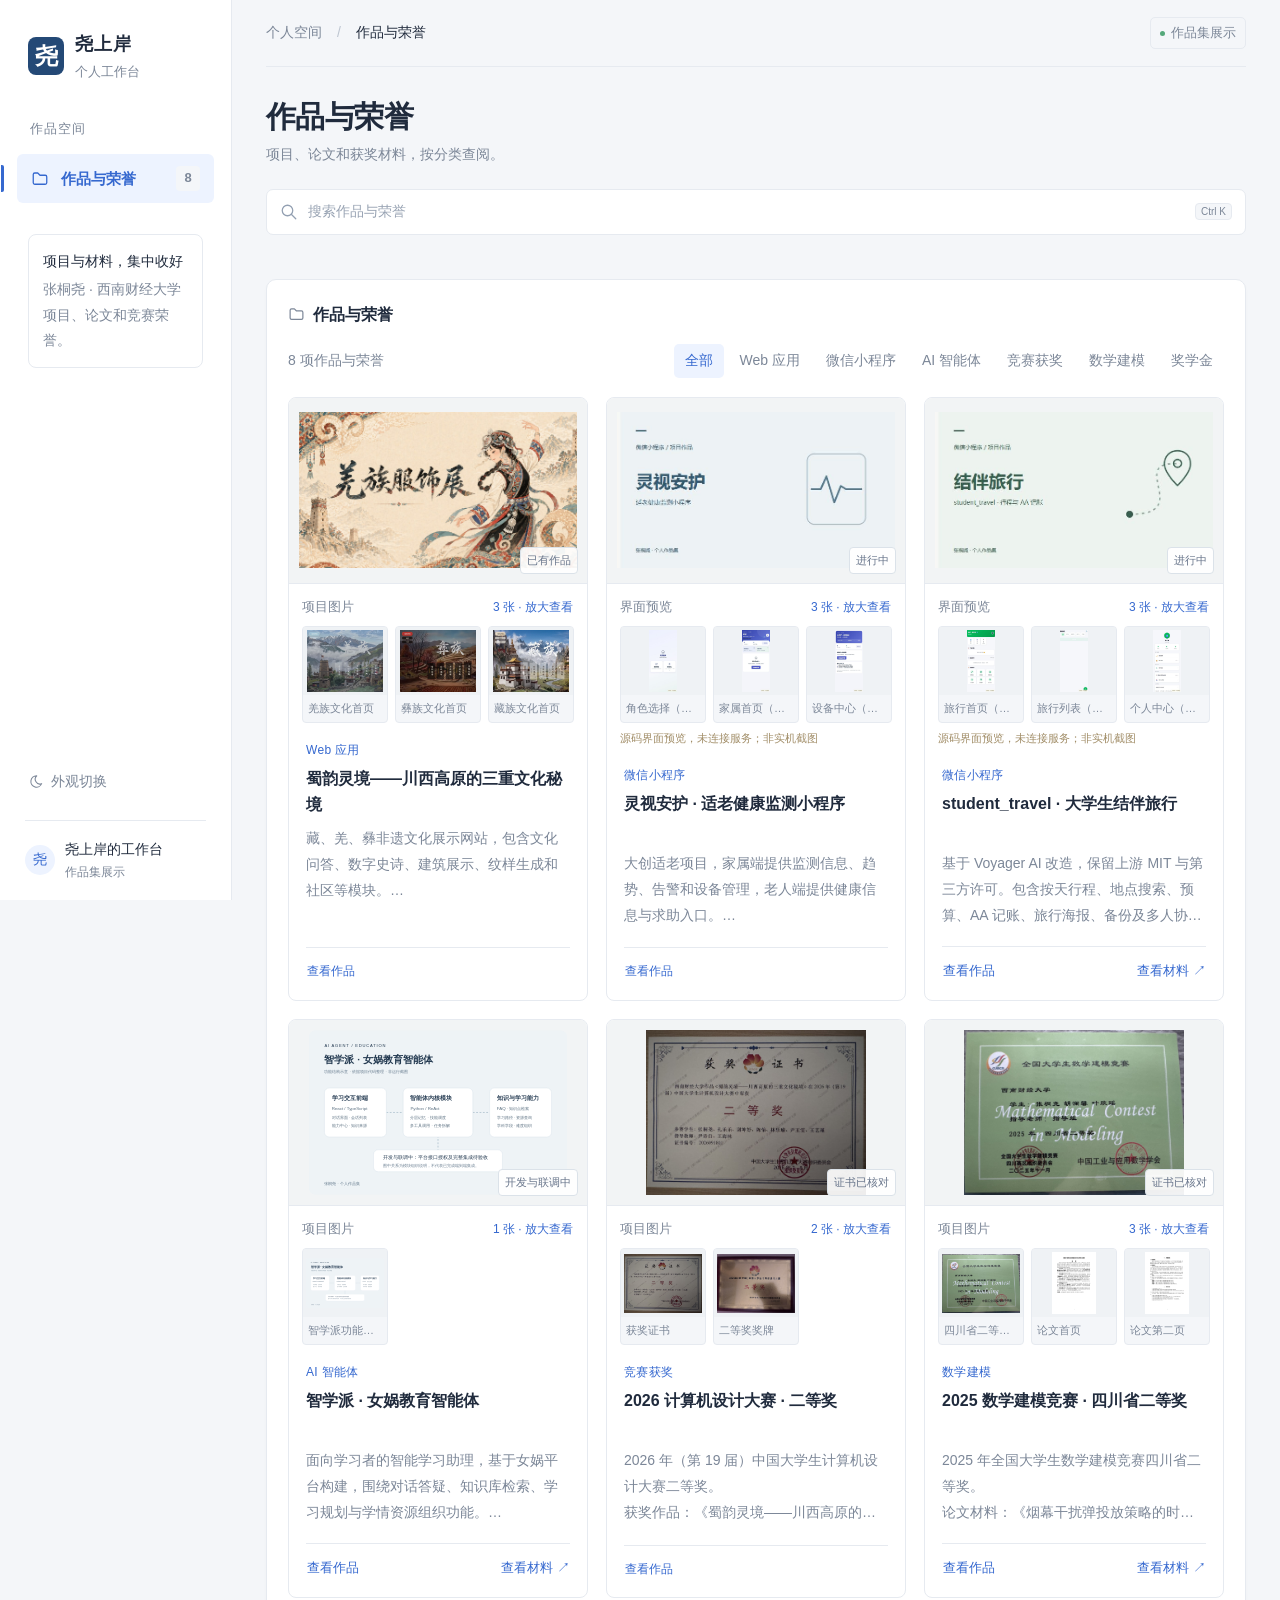
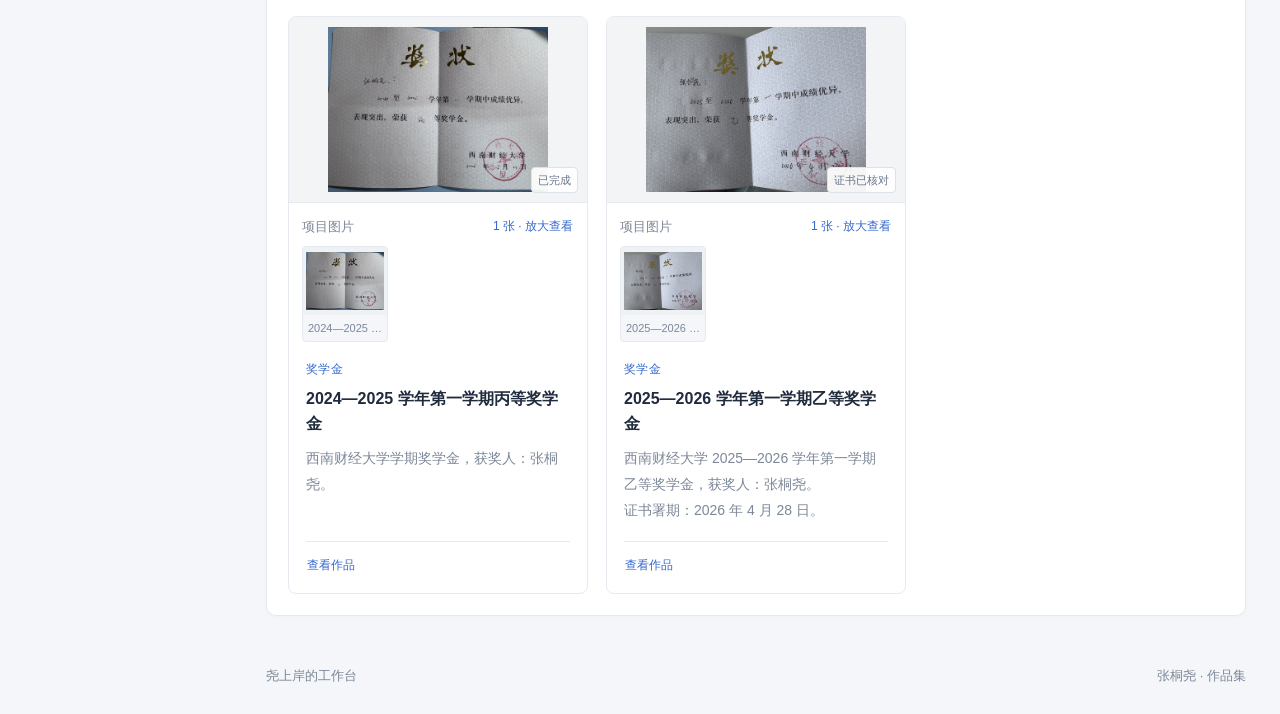
==== commit da53d420: "Add Zhixue Nuwa education agent to portfolio" ====
--- a/index.html
+++ b/index.html
@@ -70,4 +70,4 @@
 </symbol><symbol id="ti-x" viewBox="0 0 24 24">
   <path d="M18 6l-12 12" />
   <path d="M6 6l12 12" />
-</symbol></defs></svg><aside><div class="brand"><span class="brandmark">尧</span><div><b>尧上岸</b><small>个人工作台</small></div></div><p class="muted">作品空间</p><nav aria-label="主导航"><button class="active" aria-current="page"><svg class="ui-icon" aria-hidden="true"><use href="#ti-folder"></use></svg><span>作品与荣誉</span><span class="navcount">7</span></button></nav><div class="sidebar-note"><b>项目与材料，集中收好</b>张桐尧 · 西南财经大学<br>项目、论文和竞赛荣誉。</div><div class="sidebottom"><button id="theme"><svg class="ui-icon" aria-hidden="true"><use href="#ti-moon"></use></svg>外观切换</button><div class="avatar"><span class="avatar-letter">尧</span><span>尧上岸的工作台<small>作品集展示</small></span></div></div></aside><main><header><span>个人空间 <i>/</i> <b>作品与荣誉</b></span><span class="private-badge">作品集展示</span></header><section class="greeting"><div><h1 id="greet">作品与荣誉</h1><p>项目、论文和获奖材料，按分类查阅。</p></div></section><form id="search" class="search"><span><svg class="ui-icon" aria-hidden="true"><use href="#ti-search"></use></svg></span><input id="query" placeholder="搜索作品与荣誉" aria-label="搜索作品与荣誉"><kbd>Ctrl K</kbd></form><div class="grid"><section class="card portfolioarea" data-section="portfolio"><div class="title"><h2><svg class="ui-icon" aria-hidden="true"><use href="#ti-folder"></use></svg>作品与荣誉</h2><div class="section-actions"></div></div><div class="portfolio-toolbar"><span id="workcount"></span><div id="workfilters" class="filters"></div></div><div id="works" class="works"></div></section></div><footer>尧上岸的工作台 <span>张桐尧 · 作品集</span></footer></main><script src="works.js"></script><script src="viewer.js"></script></body></html>+</symbol></defs></svg><aside><div class="brand"><span class="brandmark">尧</span><div><b>尧上岸</b><small>个人工作台</small></div></div><p class="muted">作品空间</p><nav aria-label="主导航"><button class="active" aria-current="page"><svg class="ui-icon" aria-hidden="true"><use href="#ti-folder"></use></svg><span>作品与荣誉</span><span class="navcount">8</span></button></nav><div class="sidebar-note"><b>项目与材料，集中收好</b>张桐尧 · 西南财经大学<br>项目、论文和竞赛荣誉。</div><div class="sidebottom"><button id="theme"><svg class="ui-icon" aria-hidden="true"><use href="#ti-moon"></use></svg>外观切换</button><div class="avatar"><span class="avatar-letter">尧</span><span>尧上岸的工作台<small>作品集展示</small></span></div></div></aside><main><header><span>个人空间 <i>/</i> <b>作品与荣誉</b></span><span class="private-badge">作品集展示</span></header><section class="greeting"><div><h1 id="greet">作品与荣誉</h1><p>项目、论文和获奖材料，按分类查阅。</p></div></section><form id="search" class="search"><span><svg class="ui-icon" aria-hidden="true"><use href="#ti-search"></use></svg></span><input id="query" placeholder="搜索作品与荣誉" aria-label="搜索作品与荣誉"><kbd>Ctrl K</kbd></form><div class="grid"><section class="card portfolioarea" data-section="portfolio"><div class="title"><h2><svg class="ui-icon" aria-hidden="true"><use href="#ti-folder"></use></svg>作品与荣誉</h2><div class="section-actions"></div></div><div class="portfolio-toolbar"><span id="workcount"></span><div id="workfilters" class="filters"></div></div><div id="works" class="works"></div></section></div><footer>尧上岸的工作台 <span>张桐尧 · 作品集</span></footer></main><script src="works.js"></script><script src="viewer.js"></script></body></html>
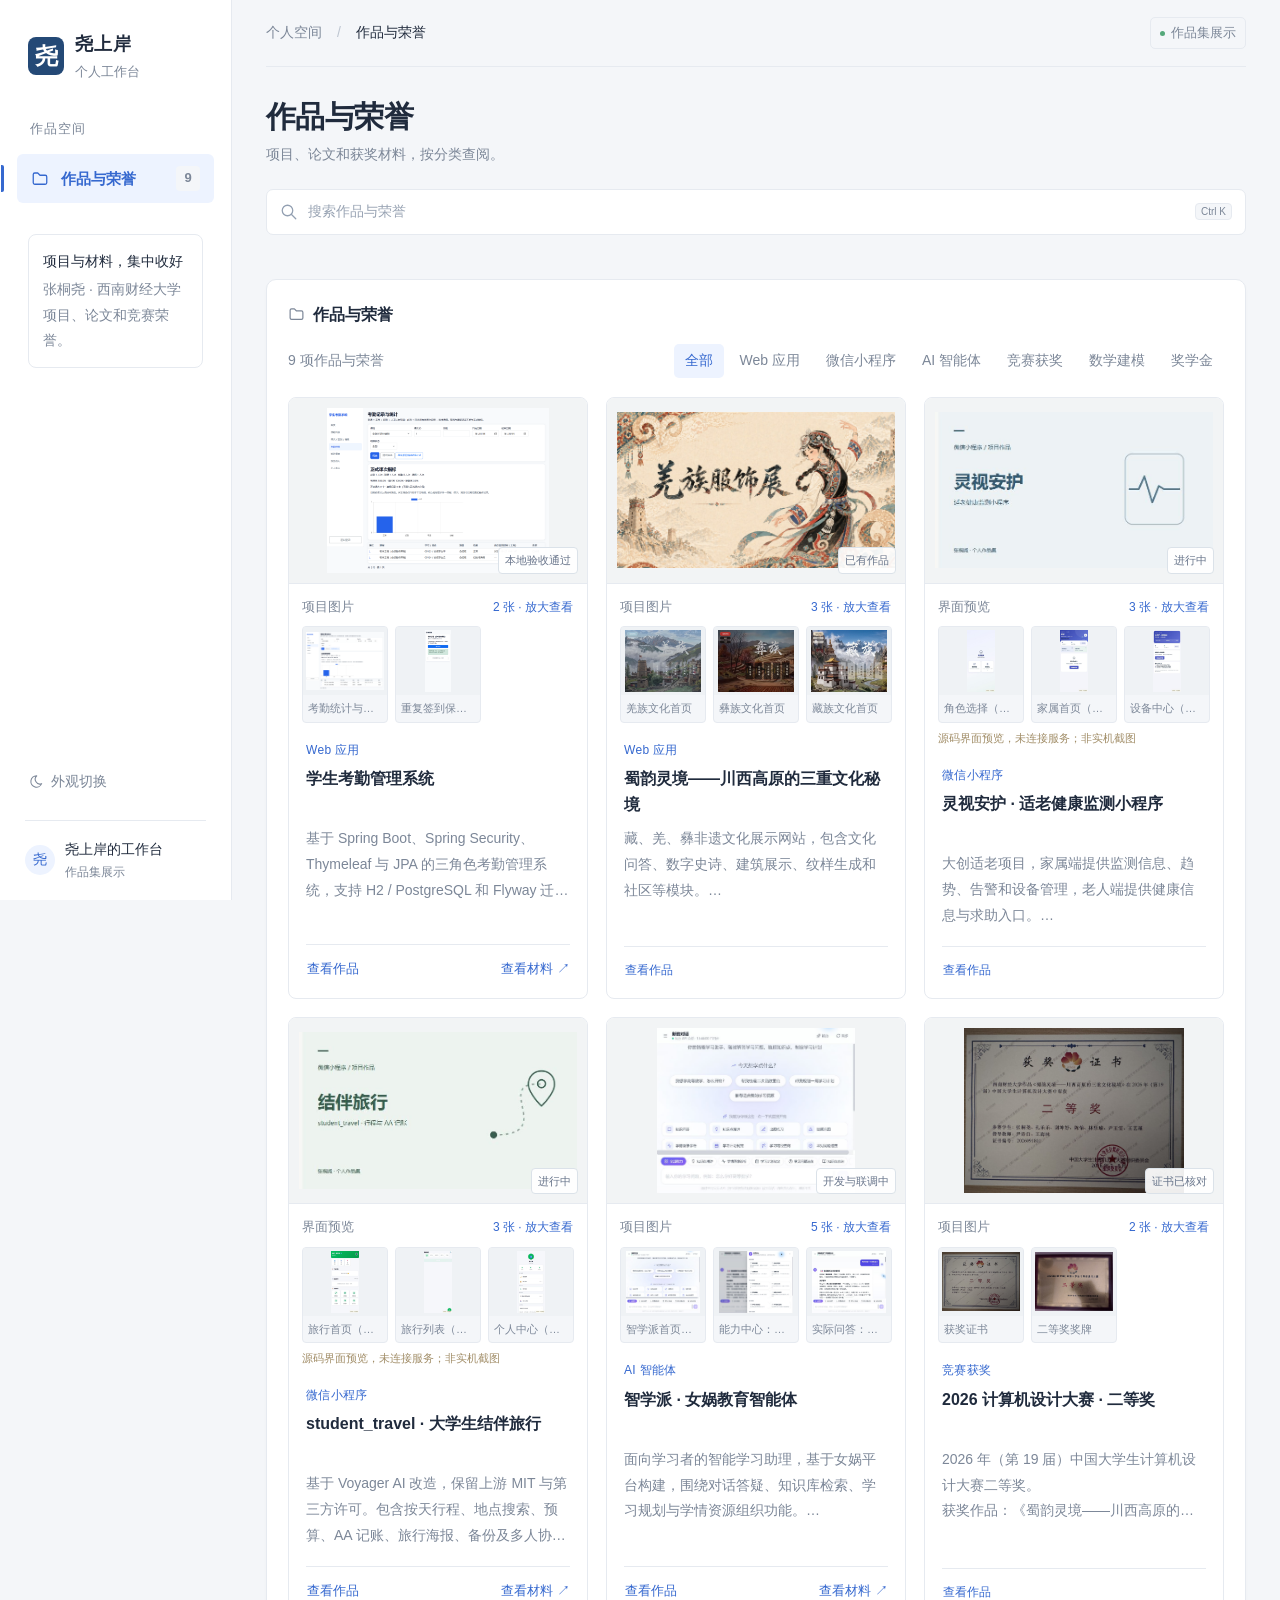
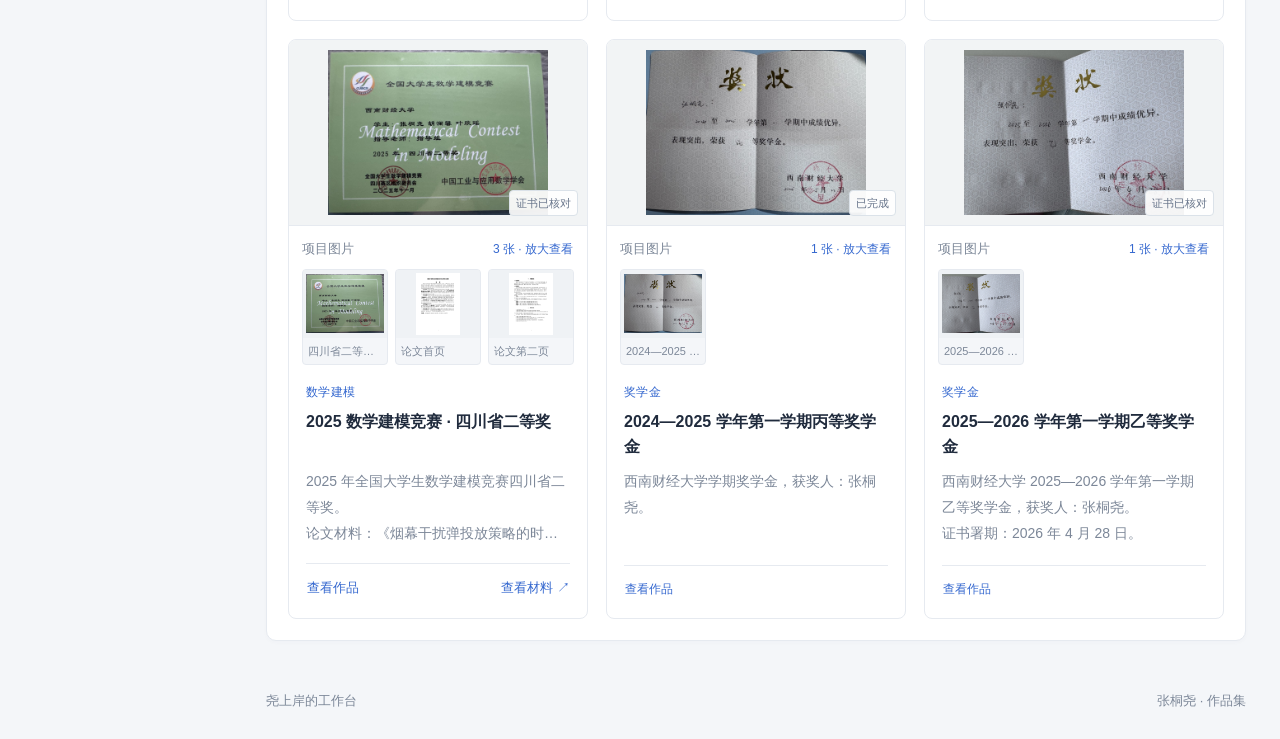
==== commit 5e97bf3a: "Add attendance system project and verified screenshots to portfolio" ====
--- a/index.html
+++ b/index.html
@@ -1,73 +1,73 @@
-<!doctype html><html lang="zh-CN"><meta charset="utf-8"><meta name="viewport" content="width=device-width,initial-scale=1"><title>尧上岸的工作台 · 作品与荣誉</title><link rel="stylesheet" href="style.css"><style>.grid{grid-template-columns:1fr}.portfolioarea{grid-column:1/-1}.workactions{flex-wrap:wrap}#showcasedescription{white-space:pre-line}.sidebar-note{line-height:1.8}</style><body data-view="portfolio"><svg class="icon-sprite" aria-hidden="true" xmlns="http://www.w3.org/2000/svg"><defs><symbol id="ti-arrow-right" viewBox="0 0 24 24">
-  <path d="M5 12l14 0" />
-  <path d="M13 18l6 -6" />
-  <path d="M13 6l6 6" />
-</symbol><symbol id="ti-arrow-up-right" viewBox="0 0 24 24">
-  <path d="M17 7l-10 10" />
-  <path d="M8 7l9 0l0 9" />
-</symbol><symbol id="ti-bookmark" viewBox="0 0 24 24">
-  <path d="M18 7v14l-6 -4l-6 4v-14a4 4 0 0 1 4 -4h4a4 4 0 0 1 4 4" />
-</symbol><symbol id="ti-brand-github" viewBox="0 0 24 24">
-  <path d="M9 19c-4.3 1.4 -4.3 -2.5 -6 -3m12 5v-3.5c0 -1 .1 -1.4 -.5 -2c2.8 -.3 5.5 -1.4 5.5 -6a4.6 4.6 0 0 0 -1.3 -3.2a4.2 4.2 0 0 0 -.1 -3.2s-1.1 -.3 -3.5 1.3a12.3 12.3 0 0 0 -6.2 0c-2.4 -1.6 -3.5 -1.3 -3.5 -1.3a4.2 4.2 0 0 0 -.1 3.2a4.6 4.6 0 0 0 -1.3 3.2c0 4.6 2.7 5.7 5.5 6c-.6 .6 -.6 1.2 -.5 2v3.5" />
-</symbol><symbol id="ti-calendar" viewBox="0 0 24 24">
-  <path d="M4 7a2 2 0 0 1 2 -2h12a2 2 0 0 1 2 2v12a2 2 0 0 1 -2 2h-12a2 2 0 0 1 -2 -2v-12" />
-  <path d="M16 3v4" />
-  <path d="M8 3v4" />
-  <path d="M4 11h16" />
-  <path d="M11 15h1" />
-  <path d="M12 15v3" />
-</symbol><symbol id="ti-check" viewBox="0 0 24 24">
-  <path d="M5 12l5 5l10 -10" />
-</symbol><symbol id="ti-checkbox" viewBox="0 0 24 24">
-  <path d="M9 11l3 3l8 -8" />
-  <path d="M20 12v6a2 2 0 0 1 -2 2h-12a2 2 0 0 1 -2 -2v-12a2 2 0 0 1 2 -2h9" />
-</symbol><symbol id="ti-chevron-right" viewBox="0 0 24 24">
-  <path d="M9 6l6 6l-6 6" />
-</symbol><symbol id="ti-circle-check" viewBox="0 0 24 24">
-  <path d="M3 12a9 9 0 1 0 18 0a9 9 0 1 0 -18 0" />
-  <path d="M9 12l2 2l4 -4" />
-</symbol><symbol id="ti-clock" viewBox="0 0 24 24">
-  <path d="M3 12a9 9 0 1 0 18 0a9 9 0 0 0 -18 0" />
-  <path d="M12 7v5l3 3" />
-</symbol><symbol id="ti-device-desktop" viewBox="0 0 24 24">
-  <path d="M3 5a1 1 0 0 1 1 -1h16a1 1 0 0 1 1 1v10a1 1 0 0 1 -1 1h-16a1 1 0 0 1 -1 -1v-10" />
-  <path d="M7 20h10" />
-  <path d="M9 16v4" />
-  <path d="M15 16v4" />
-</symbol><symbol id="ti-download" viewBox="0 0 24 24">
-  <path d="M4 17v2a2 2 0 0 0 2 2h12a2 2 0 0 0 2 -2v-2" />
-  <path d="M7 11l5 5l5 -5" />
-  <path d="M12 4l0 12" />
-</symbol><symbol id="ti-folder" viewBox="0 0 24 24">
-  <path d="M5 4h4l3 3h7a2 2 0 0 1 2 2v8a2 2 0 0 1 -2 2h-14a2 2 0 0 1 -2 -2v-11a2 2 0 0 1 2 -2" />
-</symbol><symbol id="ti-layout-dashboard" viewBox="0 0 24 24">
-  <path d="M5 4h4a1 1 0 0 1 1 1v6a1 1 0 0 1 -1 1h-4a1 1 0 0 1 -1 -1v-6a1 1 0 0 1 1 -1" />
-  <path d="M5 16h4a1 1 0 0 1 1 1v2a1 1 0 0 1 -1 1h-4a1 1 0 0 1 -1 -1v-2a1 1 0 0 1 1 -1" />
-  <path d="M15 12h4a1 1 0 0 1 1 1v6a1 1 0 0 1 -1 1h-4a1 1 0 0 1 -1 -1v-6a1 1 0 0 1 1 -1" />
-  <path d="M15 4h4a1 1 0 0 1 1 1v2a1 1 0 0 1 -1 1h-4a1 1 0 0 1 -1 -1v-2a1 1 0 0 1 1 -1" />
-</symbol><symbol id="ti-layout-grid" viewBox="0 0 24 24">
-  <path d="M4 5a1 1 0 0 1 1 -1h4a1 1 0 0 1 1 1v4a1 1 0 0 1 -1 1h-4a1 1 0 0 1 -1 -1l0 -4" />
-  <path d="M14 5a1 1 0 0 1 1 -1h4a1 1 0 0 1 1 1v4a1 1 0 0 1 -1 1h-4a1 1 0 0 1 -1 -1l0 -4" />
-  <path d="M4 15a1 1 0 0 1 1 -1h4a1 1 0 0 1 1 1v4a1 1 0 0 1 -1 1h-4a1 1 0 0 1 -1 -1l0 -4" />
-  <path d="M14 15a1 1 0 0 1 1 -1h4a1 1 0 0 1 1 1v4a1 1 0 0 1 -1 1h-4a1 1 0 0 1 -1 -1l0 -4" />
-</symbol><symbol id="ti-moon" viewBox="0 0 24 24">
-  <path d="M12 3c.132 0 .263 0 .393 0a7.5 7.5 0 0 0 7.92 12.446a9 9 0 1 1 -8.313 -12.454l0 .008" />
-</symbol><symbol id="ti-notes" viewBox="0 0 24 24">
-  <path d="M5 5a2 2 0 0 1 2 -2h10a2 2 0 0 1 2 2v14a2 2 0 0 1 -2 2h-10a2 2 0 0 1 -2 -2l0 -14" />
-  <path d="M9 7l6 0" />
-  <path d="M9 11l6 0" />
-  <path d="M9 15l4 0" />
-</symbol><symbol id="ti-plus" viewBox="0 0 24 24">
-  <path d="M12 5l0 14" />
-  <path d="M5 12l14 0" />
-</symbol><symbol id="ti-search" viewBox="0 0 24 24">
-  <path d="M3 10a7 7 0 1 0 14 0a7 7 0 1 0 -14 0" />
-  <path d="M21 21l-6 -6" />
-</symbol><symbol id="ti-upload" viewBox="0 0 24 24">
-  <path d="M4 17v2a2 2 0 0 0 2 2h12a2 2 0 0 0 2 -2v-2" />
-  <path d="M7 9l5 -5l5 5" />
-  <path d="M12 4l0 12" />
-</symbol><symbol id="ti-x" viewBox="0 0 24 24">
-  <path d="M18 6l-12 12" />
-  <path d="M6 6l12 12" />
-</symbol></defs></svg><aside><div class="brand"><span class="brandmark">尧</span><div><b>尧上岸</b><small>个人工作台</small></div></div><p class="muted">作品空间</p><nav aria-label="主导航"><button class="active" aria-current="page"><svg class="ui-icon" aria-hidden="true"><use href="#ti-folder"></use></svg><span>作品与荣誉</span><span class="navcount">8</span></button></nav><div class="sidebar-note"><b>项目与材料，集中收好</b>张桐尧 · 西南财经大学<br>项目、论文和竞赛荣誉。</div><div class="sidebottom"><button id="theme"><svg class="ui-icon" aria-hidden="true"><use href="#ti-moon"></use></svg>外观切换</button><div class="avatar"><span class="avatar-letter">尧</span><span>尧上岸的工作台<small>作品集展示</small></span></div></div></aside><main><header><span>个人空间 <i>/</i> <b>作品与荣誉</b></span><span class="private-badge">作品集展示</span></header><section class="greeting"><div><h1 id="greet">作品与荣誉</h1><p>项目、论文和获奖材料，按分类查阅。</p></div></section><form id="search" class="search"><span><svg class="ui-icon" aria-hidden="true"><use href="#ti-search"></use></svg></span><input id="query" placeholder="搜索作品与荣誉" aria-label="搜索作品与荣誉"><kbd>Ctrl K</kbd></form><div class="grid"><section class="card portfolioarea" data-section="portfolio"><div class="title"><h2><svg class="ui-icon" aria-hidden="true"><use href="#ti-folder"></use></svg>作品与荣誉</h2><div class="section-actions"></div></div><div class="portfolio-toolbar"><span id="workcount"></span><div id="workfilters" class="filters"></div></div><div id="works" class="works"></div></section></div><footer>尧上岸的工作台 <span>张桐尧 · 作品集</span></footer></main><script src="works.js"></script><script src="viewer.js"></script></body></html>+<!doctype html><html lang="zh-CN"><meta charset="utf-8"><meta name="viewport" content="width=device-width,initial-scale=1"><title>尧上岸的工作台 · 作品与荣誉</title><link rel="stylesheet" href="style.css"><style>.grid{grid-template-columns:1fr}.portfolioarea{grid-column:1/-1}.workactions{flex-wrap:wrap}#showcasedescription{white-space:pre-line}.sidebar-note{line-height:1.8}</style><body data-view="portfolio"><svg class="icon-sprite" aria-hidden="true" xmlns="http://www.w3.org/2000/svg"><defs><symbol id="ti-arrow-right" viewBox="0 0 24 24">
+  <path d="M5 12l14 0" />
+  <path d="M13 18l6 -6" />
+  <path d="M13 6l6 6" />
+</symbol><symbol id="ti-arrow-up-right" viewBox="0 0 24 24">
+  <path d="M17 7l-10 10" />
+  <path d="M8 7l9 0l0 9" />
+</symbol><symbol id="ti-bookmark" viewBox="0 0 24 24">
+  <path d="M18 7v14l-6 -4l-6 4v-14a4 4 0 0 1 4 -4h4a4 4 0 0 1 4 4" />
+</symbol><symbol id="ti-brand-github" viewBox="0 0 24 24">
+  <path d="M9 19c-4.3 1.4 -4.3 -2.5 -6 -3m12 5v-3.5c0 -1 .1 -1.4 -.5 -2c2.8 -.3 5.5 -1.4 5.5 -6a4.6 4.6 0 0 0 -1.3 -3.2a4.2 4.2 0 0 0 -.1 -3.2s-1.1 -.3 -3.5 1.3a12.3 12.3 0 0 0 -6.2 0c-2.4 -1.6 -3.5 -1.3 -3.5 -1.3a4.2 4.2 0 0 0 -.1 3.2a4.6 4.6 0 0 0 -1.3 3.2c0 4.6 2.7 5.7 5.5 6c-.6 .6 -.6 1.2 -.5 2v3.5" />
+</symbol><symbol id="ti-calendar" viewBox="0 0 24 24">
+  <path d="M4 7a2 2 0 0 1 2 -2h12a2 2 0 0 1 2 2v12a2 2 0 0 1 -2 2h-12a2 2 0 0 1 -2 -2v-12" />
+  <path d="M16 3v4" />
+  <path d="M8 3v4" />
+  <path d="M4 11h16" />
+  <path d="M11 15h1" />
+  <path d="M12 15v3" />
+</symbol><symbol id="ti-check" viewBox="0 0 24 24">
+  <path d="M5 12l5 5l10 -10" />
+</symbol><symbol id="ti-checkbox" viewBox="0 0 24 24">
+  <path d="M9 11l3 3l8 -8" />
+  <path d="M20 12v6a2 2 0 0 1 -2 2h-12a2 2 0 0 1 -2 -2v-12a2 2 0 0 1 2 -2h9" />
+</symbol><symbol id="ti-chevron-right" viewBox="0 0 24 24">
+  <path d="M9 6l6 6l-6 6" />
+</symbol><symbol id="ti-circle-check" viewBox="0 0 24 24">
+  <path d="M3 12a9 9 0 1 0 18 0a9 9 0 1 0 -18 0" />
+  <path d="M9 12l2 2l4 -4" />
+</symbol><symbol id="ti-clock" viewBox="0 0 24 24">
+  <path d="M3 12a9 9 0 1 0 18 0a9 9 0 0 0 -18 0" />
+  <path d="M12 7v5l3 3" />
+</symbol><symbol id="ti-device-desktop" viewBox="0 0 24 24">
+  <path d="M3 5a1 1 0 0 1 1 -1h16a1 1 0 0 1 1 1v10a1 1 0 0 1 -1 1h-16a1 1 0 0 1 -1 -1v-10" />
+  <path d="M7 20h10" />
+  <path d="M9 16v4" />
+  <path d="M15 16v4" />
+</symbol><symbol id="ti-download" viewBox="0 0 24 24">
+  <path d="M4 17v2a2 2 0 0 0 2 2h12a2 2 0 0 0 2 -2v-2" />
+  <path d="M7 11l5 5l5 -5" />
+  <path d="M12 4l0 12" />
+</symbol><symbol id="ti-folder" viewBox="0 0 24 24">
+  <path d="M5 4h4l3 3h7a2 2 0 0 1 2 2v8a2 2 0 0 1 -2 2h-14a2 2 0 0 1 -2 -2v-11a2 2 0 0 1 2 -2" />
+</symbol><symbol id="ti-layout-dashboard" viewBox="0 0 24 24">
+  <path d="M5 4h4a1 1 0 0 1 1 1v6a1 1 0 0 1 -1 1h-4a1 1 0 0 1 -1 -1v-6a1 1 0 0 1 1 -1" />
+  <path d="M5 16h4a1 1 0 0 1 1 1v2a1 1 0 0 1 -1 1h-4a1 1 0 0 1 -1 -1v-2a1 1 0 0 1 1 -1" />
+  <path d="M15 12h4a1 1 0 0 1 1 1v6a1 1 0 0 1 -1 1h-4a1 1 0 0 1 -1 -1v-6a1 1 0 0 1 1 -1" />
+  <path d="M15 4h4a1 1 0 0 1 1 1v2a1 1 0 0 1 -1 1h-4a1 1 0 0 1 -1 -1v-2a1 1 0 0 1 1 -1" />
+</symbol><symbol id="ti-layout-grid" viewBox="0 0 24 24">
+  <path d="M4 5a1 1 0 0 1 1 -1h4a1 1 0 0 1 1 1v4a1 1 0 0 1 -1 1h-4a1 1 0 0 1 -1 -1l0 -4" />
+  <path d="M14 5a1 1 0 0 1 1 -1h4a1 1 0 0 1 1 1v4a1 1 0 0 1 -1 1h-4a1 1 0 0 1 -1 -1l0 -4" />
+  <path d="M4 15a1 1 0 0 1 1 -1h4a1 1 0 0 1 1 1v4a1 1 0 0 1 -1 1h-4a1 1 0 0 1 -1 -1l0 -4" />
+  <path d="M14 15a1 1 0 0 1 1 -1h4a1 1 0 0 1 1 1v4a1 1 0 0 1 -1 1h-4a1 1 0 0 1 -1 -1l0 -4" />
+</symbol><symbol id="ti-moon" viewBox="0 0 24 24">
+  <path d="M12 3c.132 0 .263 0 .393 0a7.5 7.5 0 0 0 7.92 12.446a9 9 0 1 1 -8.313 -12.454l0 .008" />
+</symbol><symbol id="ti-notes" viewBox="0 0 24 24">
+  <path d="M5 5a2 2 0 0 1 2 -2h10a2 2 0 0 1 2 2v14a2 2 0 0 1 -2 2h-10a2 2 0 0 1 -2 -2l0 -14" />
+  <path d="M9 7l6 0" />
+  <path d="M9 11l6 0" />
+  <path d="M9 15l4 0" />
+</symbol><symbol id="ti-plus" viewBox="0 0 24 24">
+  <path d="M12 5l0 14" />
+  <path d="M5 12l14 0" />
+</symbol><symbol id="ti-search" viewBox="0 0 24 24">
+  <path d="M3 10a7 7 0 1 0 14 0a7 7 0 1 0 -14 0" />
+  <path d="M21 21l-6 -6" />
+</symbol><symbol id="ti-upload" viewBox="0 0 24 24">
+  <path d="M4 17v2a2 2 0 0 0 2 2h12a2 2 0 0 0 2 -2v-2" />
+  <path d="M7 9l5 -5l5 5" />
+  <path d="M12 4l0 12" />
+</symbol><symbol id="ti-x" viewBox="0 0 24 24">
+  <path d="M18 6l-12 12" />
+  <path d="M6 6l12 12" />
+</symbol></defs></svg><aside><div class="brand"><span class="brandmark">尧</span><div><b>尧上岸</b><small>个人工作台</small></div></div><p class="muted">作品空间</p><nav aria-label="主导航"><button class="active" aria-current="page"><svg class="ui-icon" aria-hidden="true"><use href="#ti-folder"></use></svg><span>作品与荣誉</span><span class="navcount">9</span></button></nav><div class="sidebar-note"><b>项目与材料，集中收好</b>张桐尧 · 西南财经大学<br>项目、论文和竞赛荣誉。</div><div class="sidebottom"><button id="theme"><svg class="ui-icon" aria-hidden="true"><use href="#ti-moon"></use></svg>外观切换</button><div class="avatar"><span class="avatar-letter">尧</span><span>尧上岸的工作台<small>作品集展示</small></span></div></div></aside><main><header><span>个人空间 <i>/</i> <b>作品与荣誉</b></span><span class="private-badge">作品集展示</span></header><section class="greeting"><div><h1 id="greet">作品与荣誉</h1><p>项目、论文和获奖材料，按分类查阅。</p></div></section><form id="search" class="search"><span><svg class="ui-icon" aria-hidden="true"><use href="#ti-search"></use></svg></span><input id="query" placeholder="搜索作品与荣誉" aria-label="搜索作品与荣誉"><kbd>Ctrl K</kbd></form><div class="grid"><section class="card portfolioarea" data-section="portfolio"><div class="title"><h2><svg class="ui-icon" aria-hidden="true"><use href="#ti-folder"></use></svg>作品与荣誉</h2><div class="section-actions"></div></div><div class="portfolio-toolbar"><span id="workcount"></span><div id="workfilters" class="filters"></div></div><div id="works" class="works"></div></section></div><footer>尧上岸的工作台 <span>张桐尧 · 作品集</span></footer></main><script src="works.js"></script><script src="viewer.js"></script></body></html>
